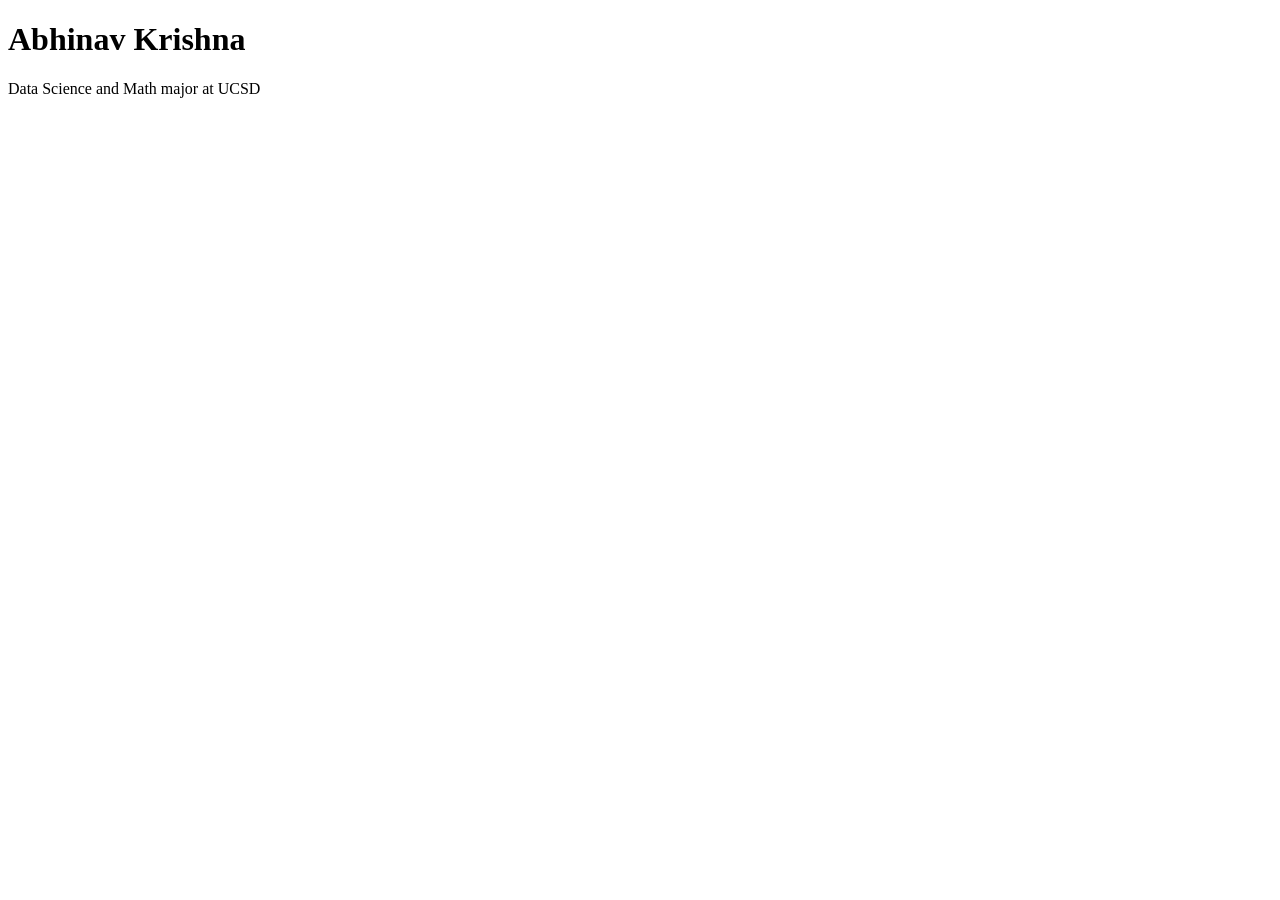
==== index.html @ 7d6d6825 "first push" ====
<!DOCTYPE html>
<html lang="en">
<head>
    <meta charset="UTF-8">
    <meta name="viewport" content="width=device-width, initial-scale=1.0">
    <title>Abhinav Krishna: Personal site and portfolio</title>
</head>
<body>
    <h1>Abhinav Krishna</h1>
    <p>Data Science and Math major at UCSD</p>
</body>
</html>
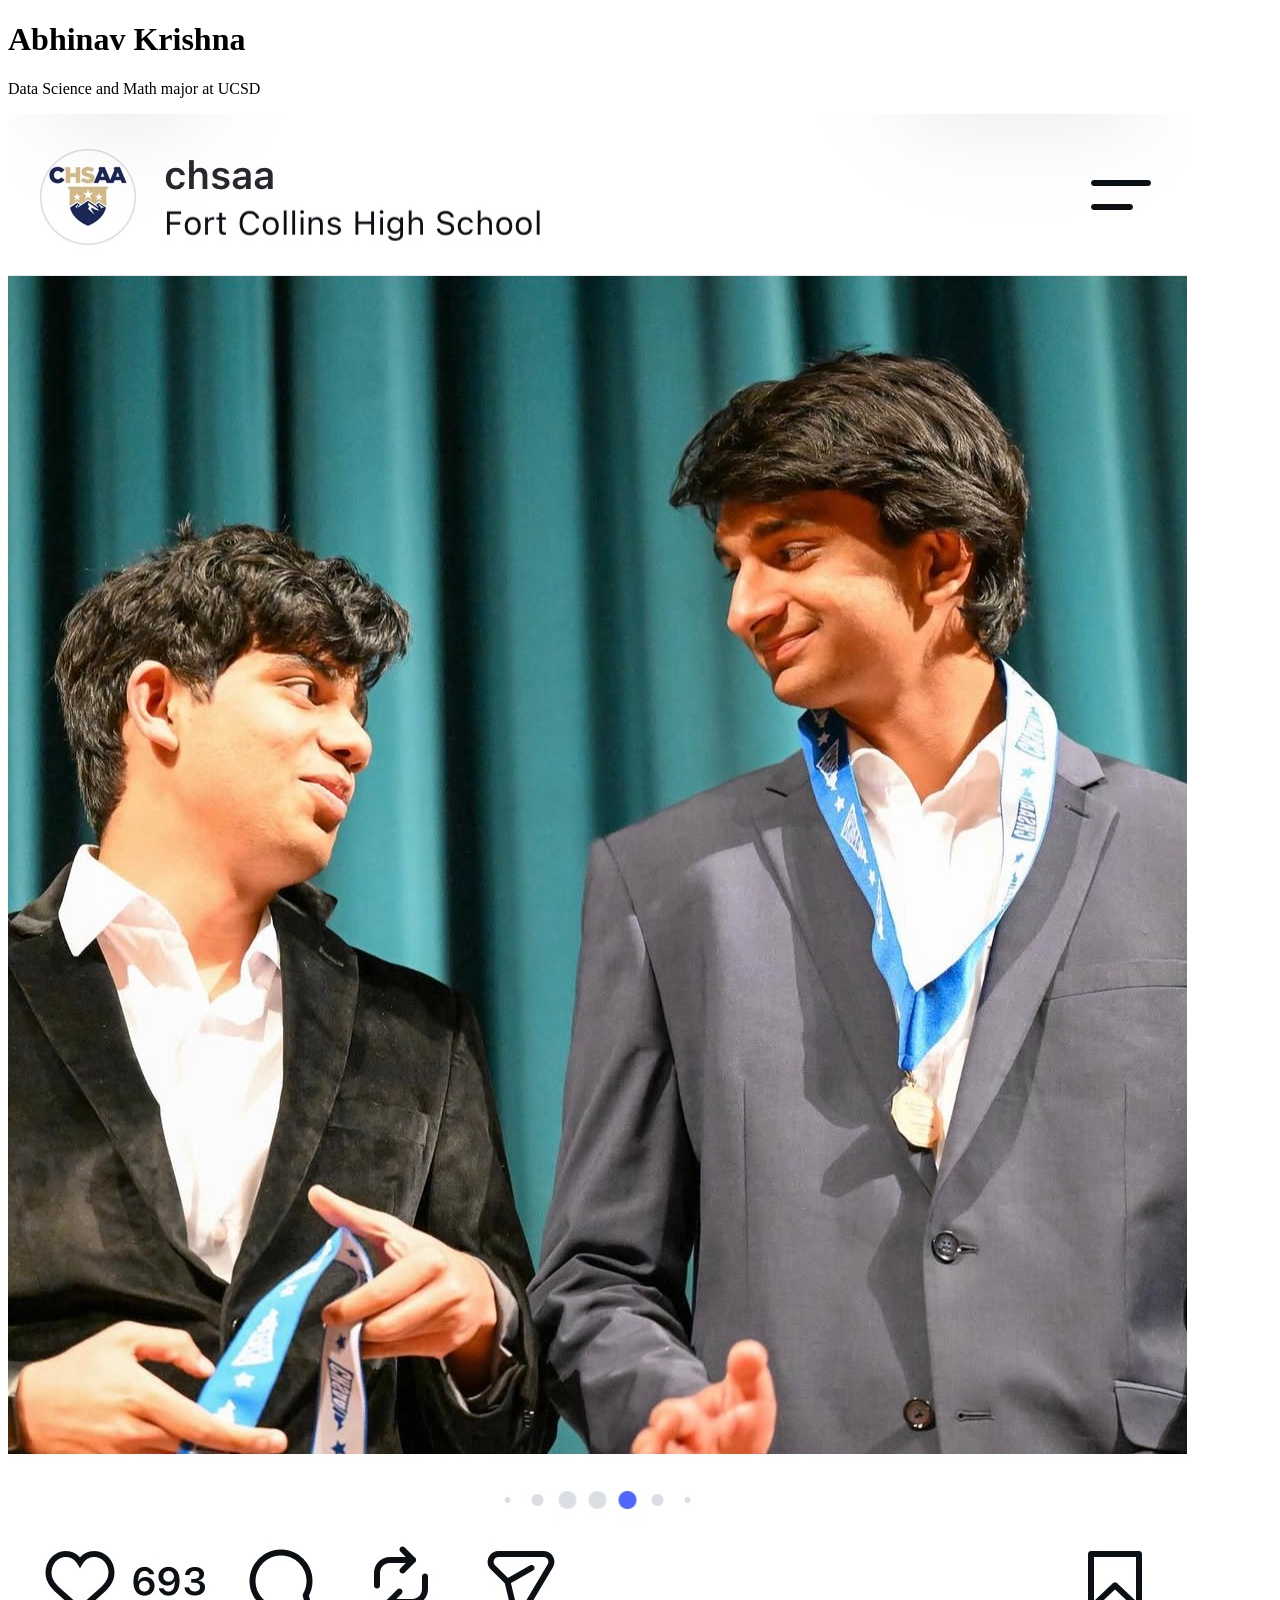
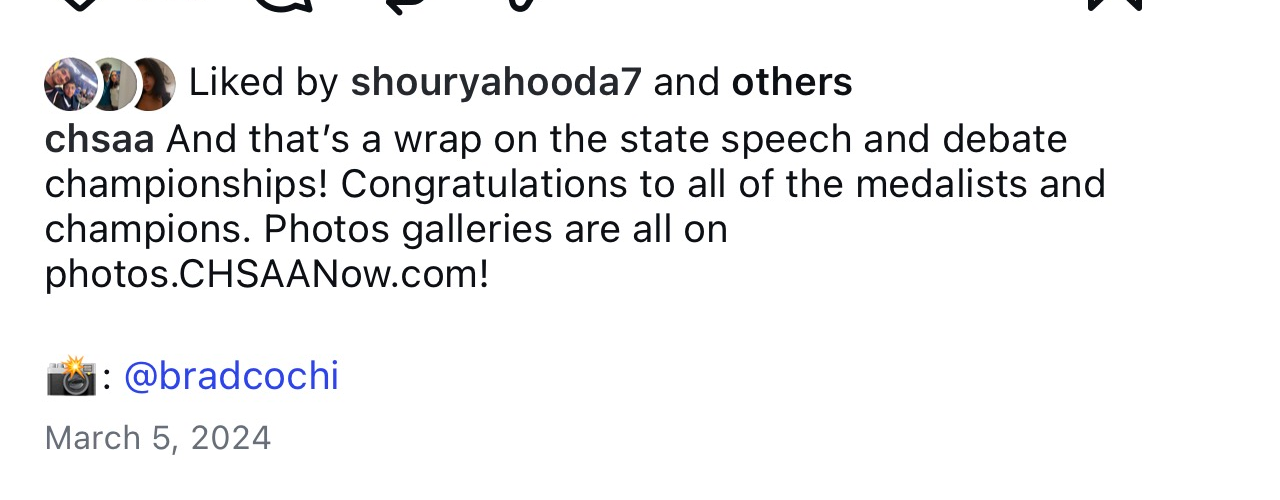
==== commit a607f4d1: "now with image" ====
--- a/index.html
+++ b/index.html
@@ -8,5 +8,6 @@
 <body>
     <h1>Abhinav Krishna</h1>
     <p>Data Science and Math major at UCSD</p>
+    <img src = 'images/7AE70DA9-B411-48F9-9C14-B085034F2943_1_201_a.jpeg' alt = 'Debate partner and I after finishing as semifinalists at Debate State 2024'>
 </body>
 </html>
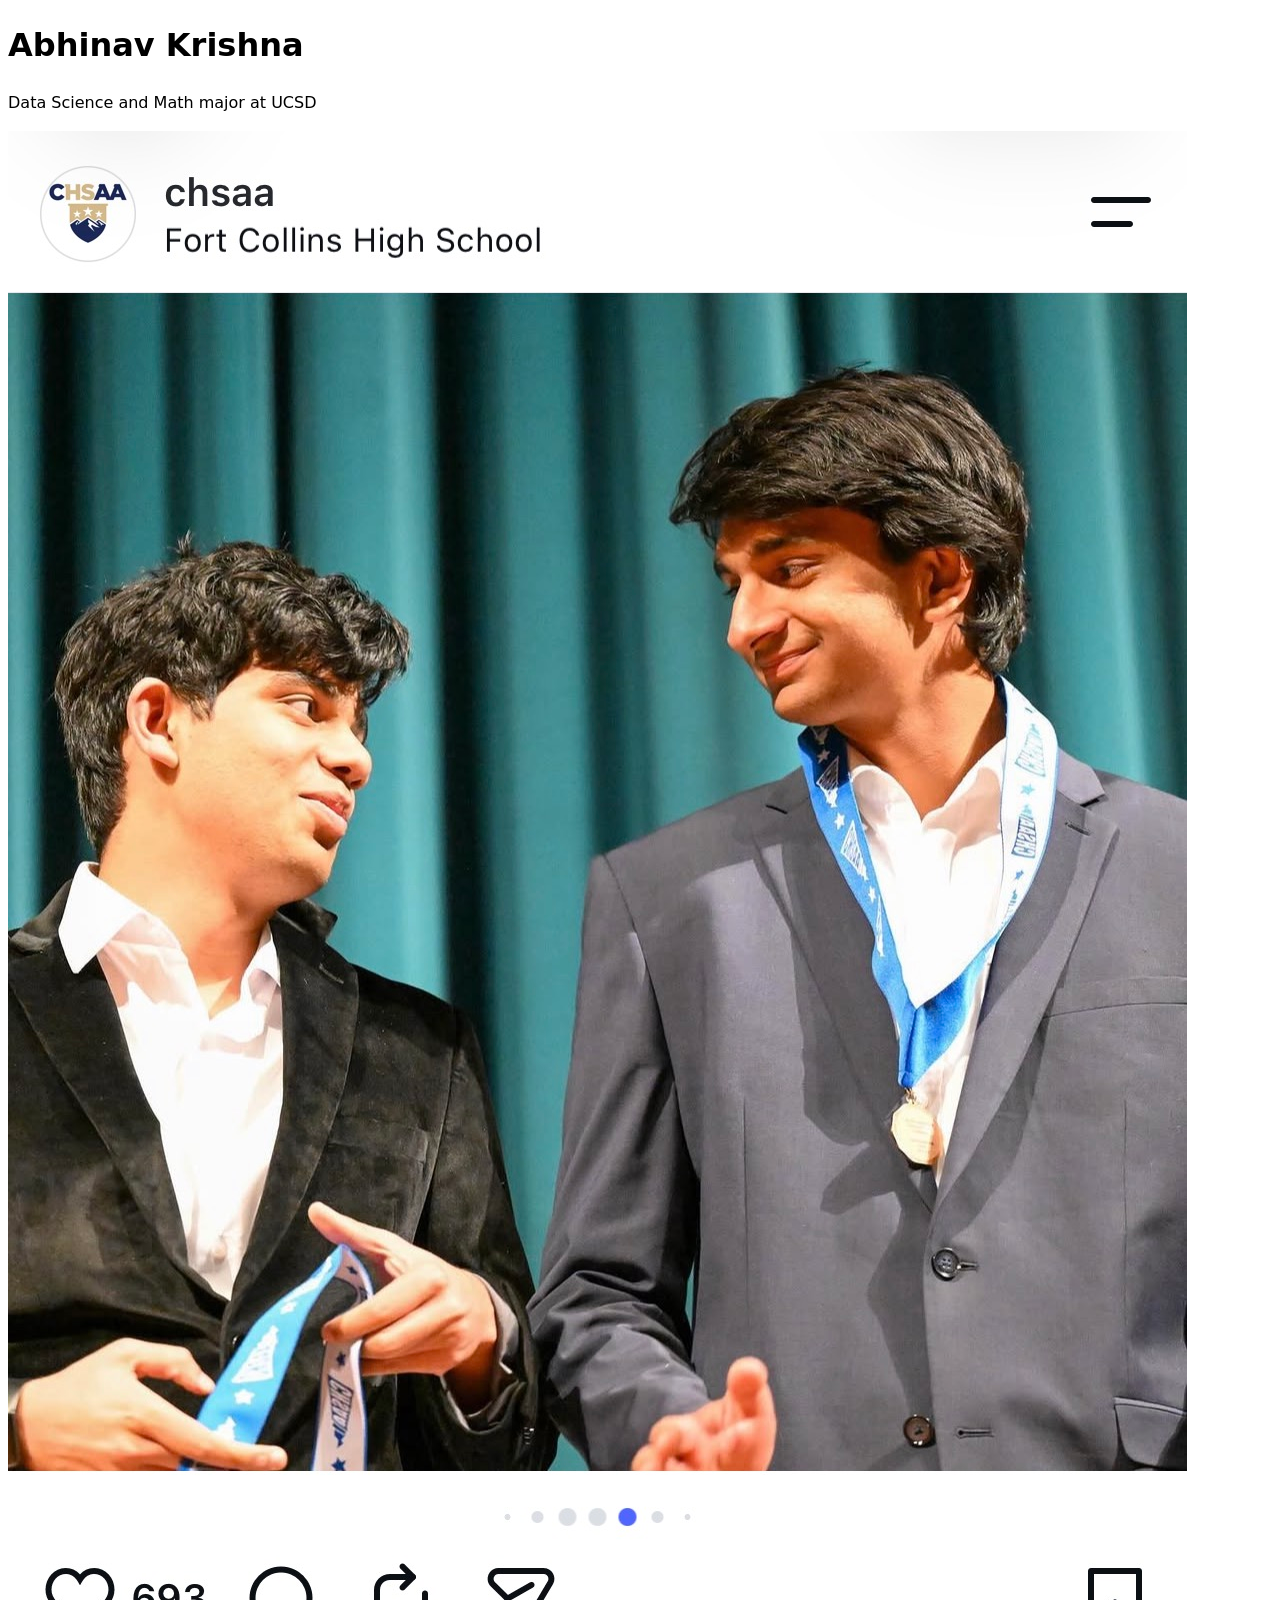
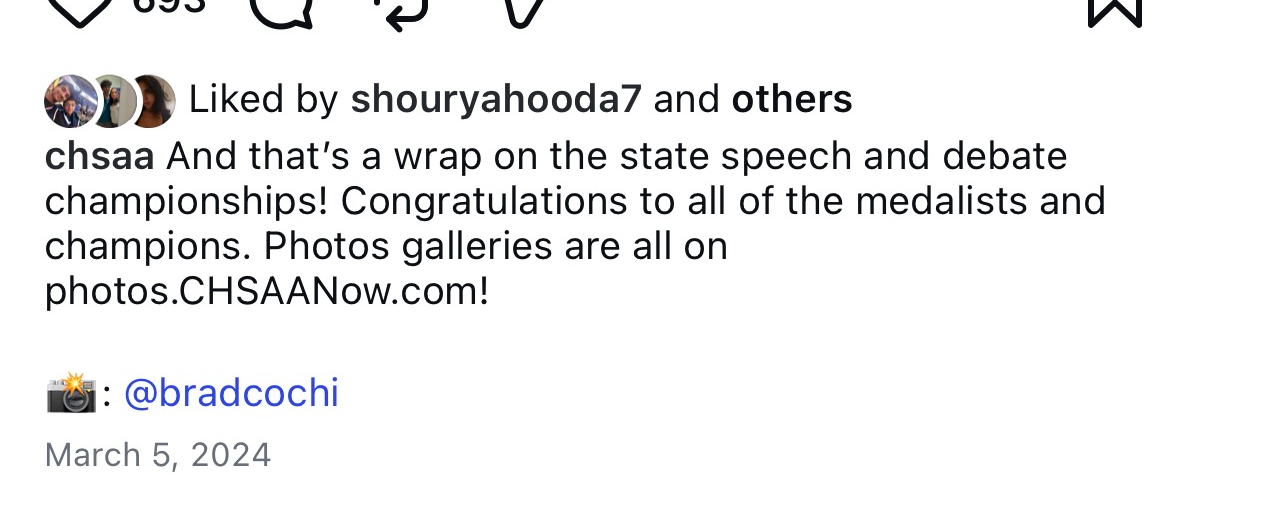
==== commit 95d952f0: "pages add" ====
--- a/index.html
+++ b/index.html
@@ -3,6 +3,7 @@
 <head>
     <meta charset="UTF-8">
     <meta name="viewport" content="width=device-width, initial-scale=1.0">
+    <link rel = 'stylesheet' href = 'style.css'>
     <title>Abhinav Krishna: Personal site and portfolio</title>
 </head>
 <body>
--- a/style.css
+++ b/style.css
@@ -0,0 +1,6 @@
+body {
+    /* Set line height to 1.5 times the font size
+         and use the OS’s UI font as the website font
+       */
+    font: 100%/1.5 system-ui;
+  }
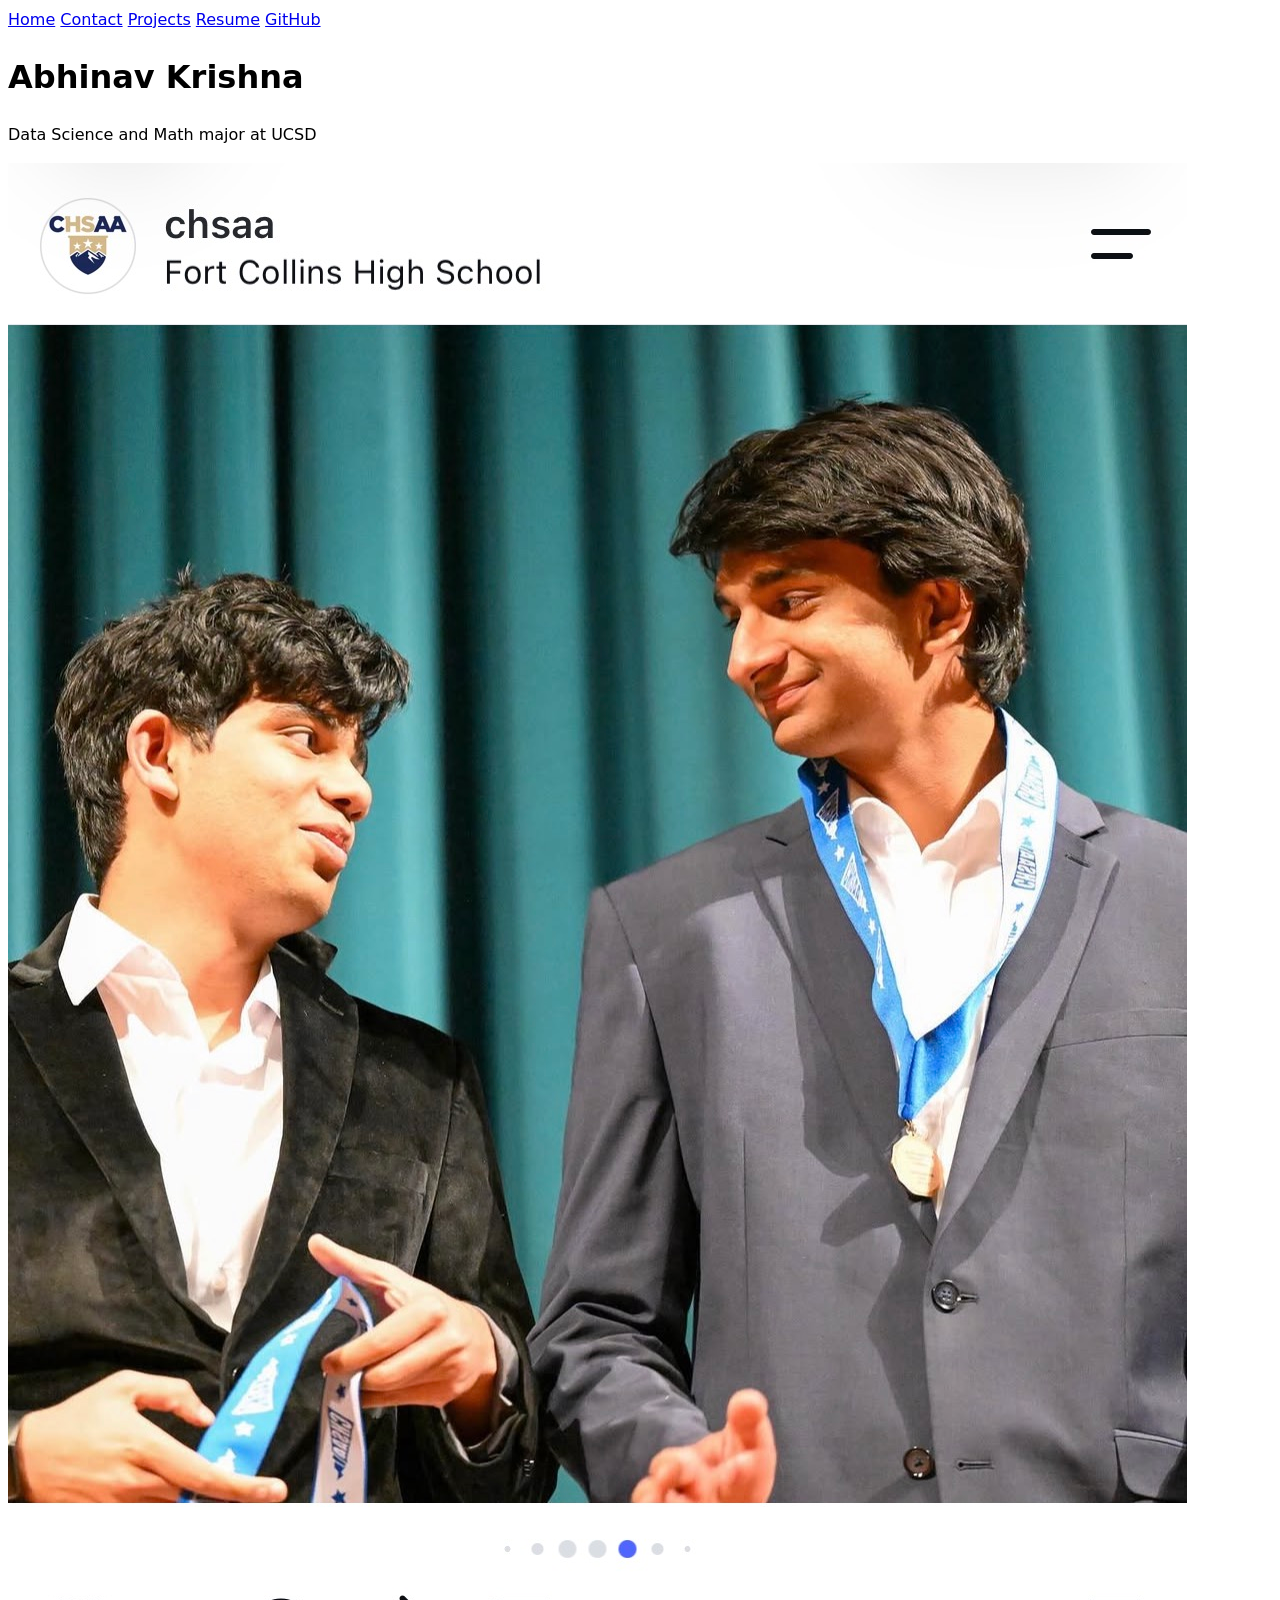
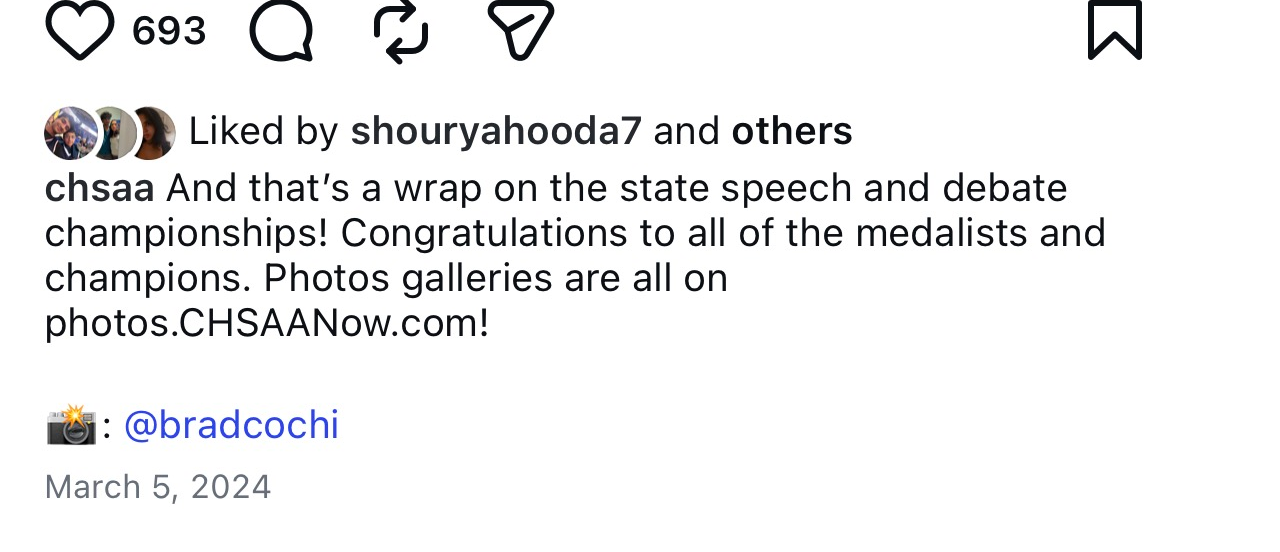
==== commit 3acb548e: "cv and final" ====
--- a/index.html
+++ b/index.html
@@ -7,6 +7,13 @@
     <title>Abhinav Krishna: Personal site and portfolio</title>
 </head>
 <body>
+    <nav>
+        <a href = 'index.html'>Home</a>
+        <a href = 'contact/index.html'>Contact</a>
+        <a href = 'projects/index.html'>Projects</a>
+        <a href = 'cv.html'>Resume</a>
+        <a href = 'https://github.com/hellogoodbye2007' target = '_blank'>GitHub</a>
+    </nav>
     <h1>Abhinav Krishna</h1>
     <p>Data Science and Math major at UCSD</p>
     <img src = 'images/7AE70DA9-B411-48F9-9C14-B085034F2943_1_201_a.jpeg' alt = 'Debate partner and I after finishing as semifinalists at Debate State 2024'>
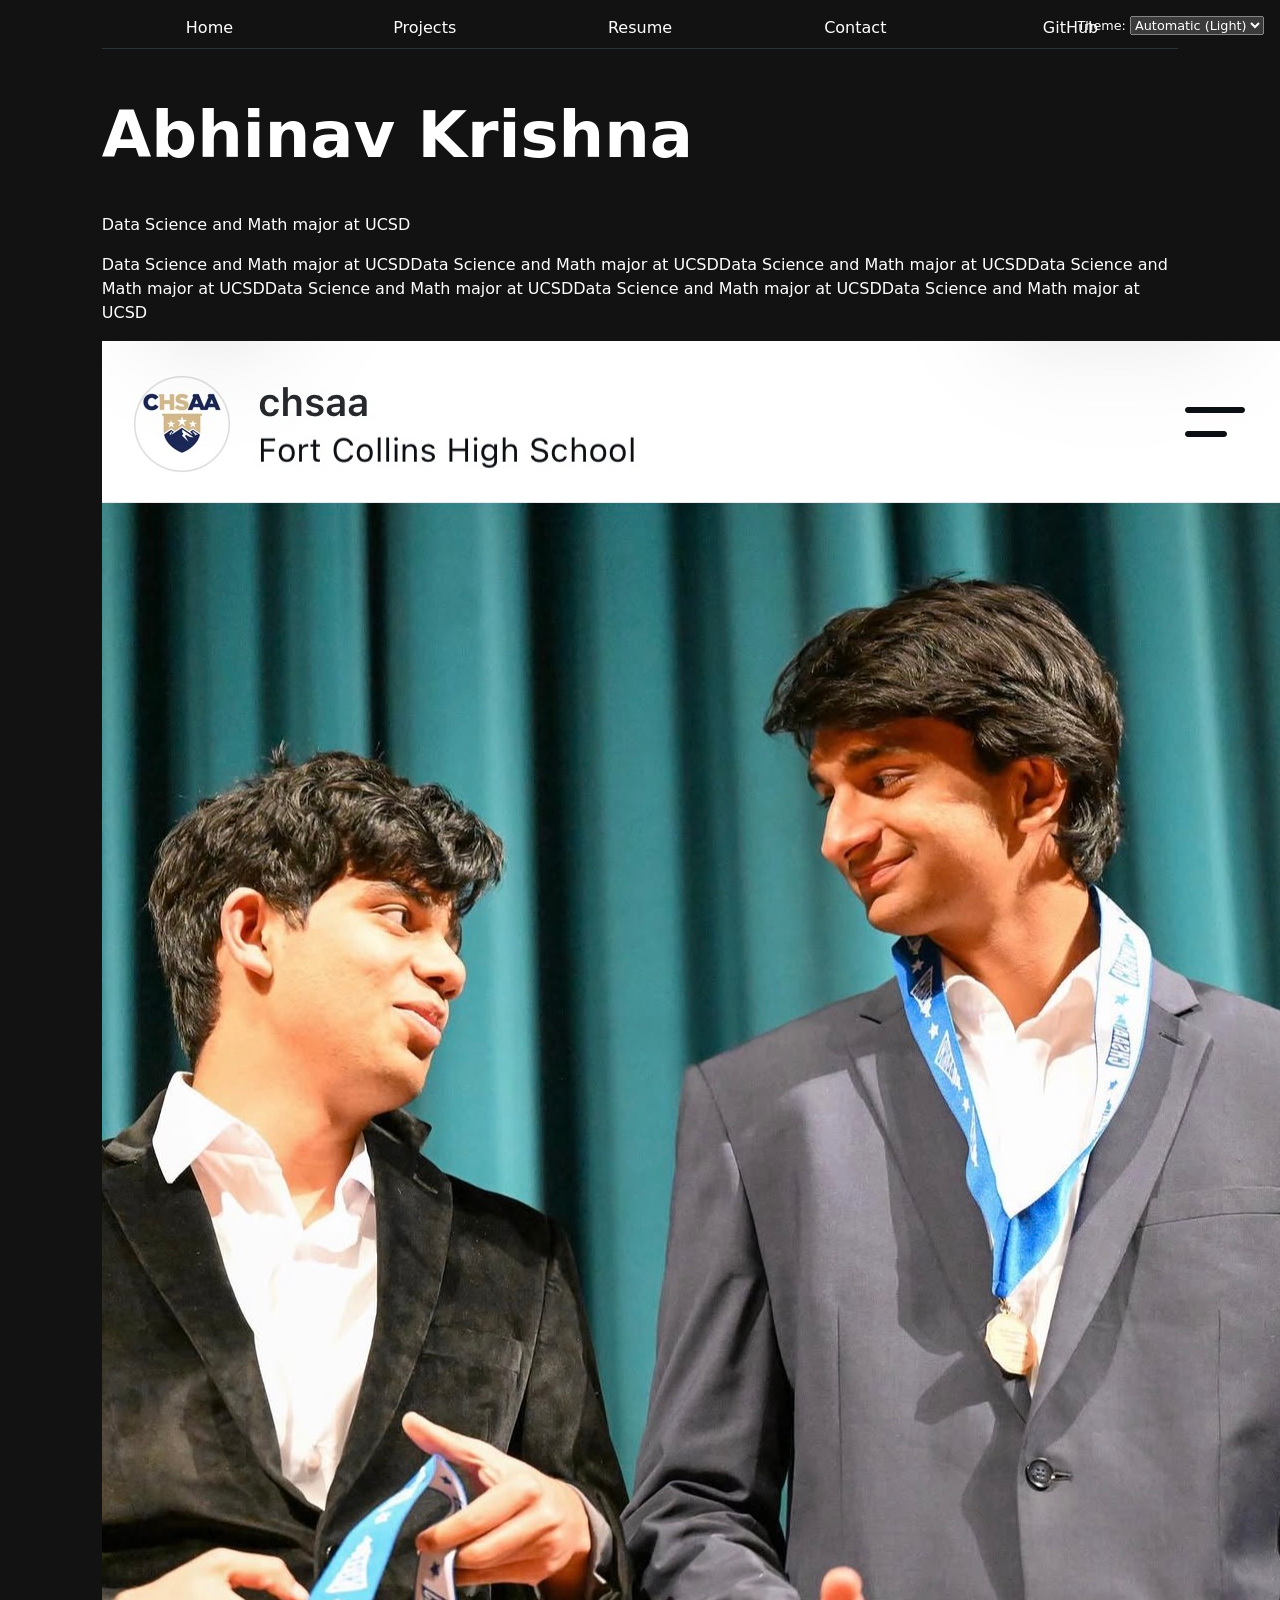
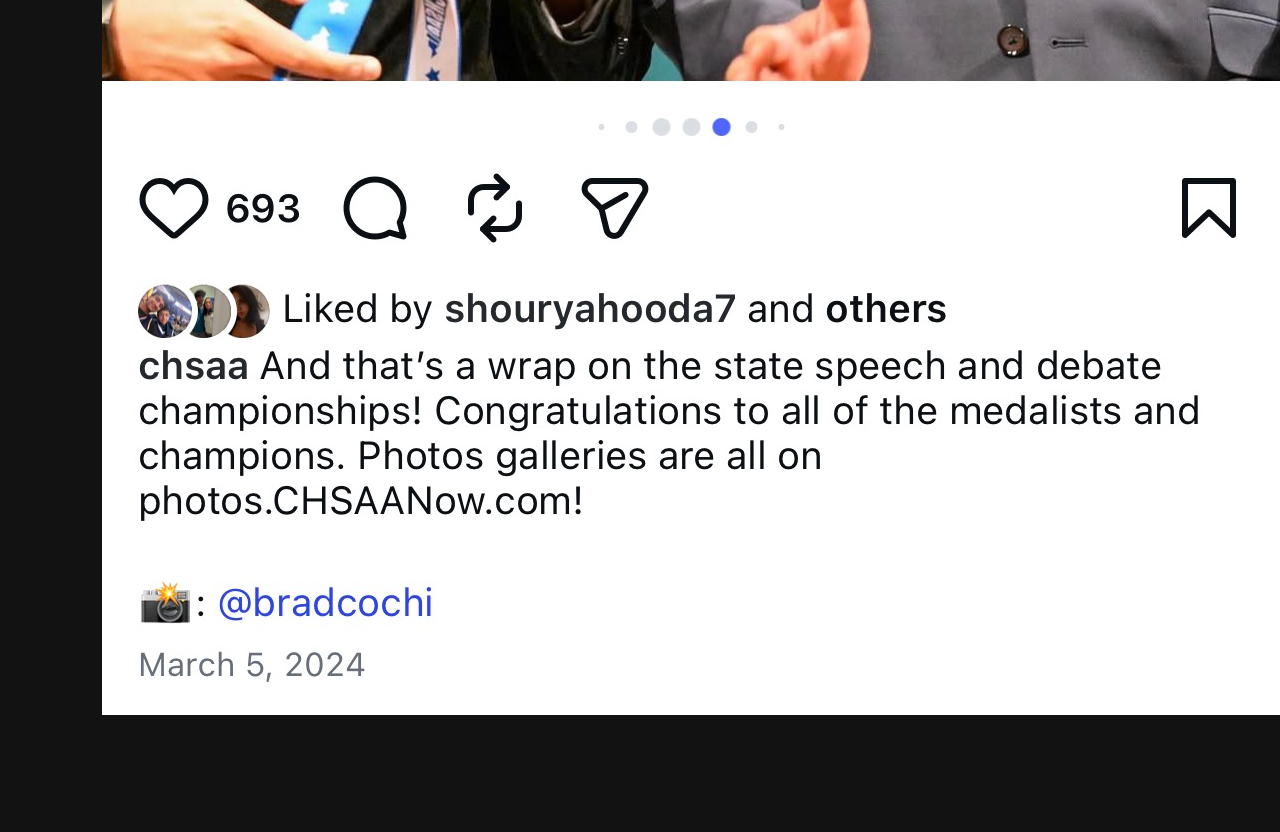
==== commit c0e5a858: "lab 3" ====
--- a/index.html
+++ b/index.html
@@ -4,18 +4,20 @@
     <meta charset="UTF-8">
     <meta name="viewport" content="width=device-width, initial-scale=1.0">
     <link rel = 'stylesheet' href = 'style.css'>
-    <title>Abhinav Krishna: Personal site and portfolio</title>
+    <script type = 'module' src = 'global.js'></script>
+    <title>Home</title>
 </head>
 <body>
-    <nav>
-        <a href = 'index.html'>Home</a>
+    <!-- <nav>
+        <a>Home</a>
         <a href = 'contact/index.html'>Contact</a>
         <a href = 'projects/index.html'>Projects</a>
         <a href = 'cv.html'>Resume</a>
         <a href = 'https://github.com/hellogoodbye2007' target = '_blank'>GitHub</a>
-    </nav>
+    </nav> -->
     <h1>Abhinav Krishna</h1>
     <p>Data Science and Math major at UCSD</p>
+    <p>Data Science and Math major at UCSDData Science and Math major at UCSDData Science and Math major at UCSDData Science and Math major at UCSDData Science and Math major at UCSDData Science and Math major at UCSDData Science and Math major at UCSD</p>
     <img src = 'images/7AE70DA9-B411-48F9-9C14-B085034F2943_1_201_a.jpeg' alt = 'Debate partner and I after finishing as semifinalists at Debate State 2024'>
 </body>
 </html>
--- a/style.css
+++ b/style.css
@@ -1,6 +1,119 @@
+:root {
+  --color-accent: oklch(65% 50% 0);
+  accent-color: var(--color-accent);
+  color-scheme: dark;
+}
 body {
     /* Set line height to 1.5 times the font size
          and use the OS’s UI font as the website font
        */
     font: 100%/1.5 system-ui;
+    max-width: 150ch;
+    margin-inline: auto;
+    padding: 0 10ch 10ch 10ch;
+
+    .color-scheme {
+      position: absolute;
+      top: 1rem;
+      right: 1rem;
+      font-size: 80%;
+    }
+
+    nav {
+      display: flex;
+      margin-bottom: 5ch;
+      border-bottom-width: 1px;
+      border-bottom-style: solid;
+      --border-color: oklch(50% 10% 200 / 40%);
+      border-bottom-color: var(--border-color);
+      
+      a {
+        flex: 1;
+        text-decoration: none;
+        color: inherit;
+        text-align: center;
+        padding: 0.5em;
+      }
+
+      a.current {
+        border-bottom-width: 0.4em;
+        border-bottom-style: solid;
+        border-bottom-color: var(--border-color);
+        padding-bottom: 0.1em;
+        font-weight: bold;
+      }
+
+      a:hover {
+        background-color: color-mix(in oklch, var(--color-accent), canvas 85%);
+        border-bottom-width: 0.4em;
+        border-bottom-style: solid;
+        border-bottom-color: var(--color-accent);
+        padding-bottom: 0.1em;
+      }
+    }
+
+    input, textarea, button, select {
+      font: inherit;
+    }
+    
+    form {
+      display: grid;
+      grid-template-columns: auto 1fr;
+      gap: 1em;
+
+      label {
+        display: grid;
+        grid-template-columns: subgrid;
+        grid-column: 1 / -1;
+      }
+
+      button {
+        grid-column: 1 / -1;
+      }
+    }
+
+    .projects {
+      display: grid;
+      grid-template-columns: repeat(auto-fill, minmax(15em, 1fr));
+      gap: 1em;
+
+      article {
+        display: grid;
+        grid-template-rows: subgrid;
+        grid-row: span 3;    
+      }
+
+      article h2 {
+        margin: 0;
+      }
+    }
+
+    h1, h2, h3, h4, h5, h6 {
+      line-height: 1.1;
+      text-wrap: balance;
+    }
+
+    h1 {
+      font-size: 400%;
+    }
+
+    .myinfo {
+      display: grid;
+      grid-template-columns: repeat(3, 1fr);
+      gap: 1em;
+      padding-bottom: 5ch;
+    }
+    
+    .myinfo h1 {
+        grid-column: 1 / -1;
+    }
+    
+    .myinfo h3 {
+        margin: 0;
+    }
+
+    .cv h3:not(.myinfo h3) {
+      color: blue;
+      font-style: italic
+    }
   }
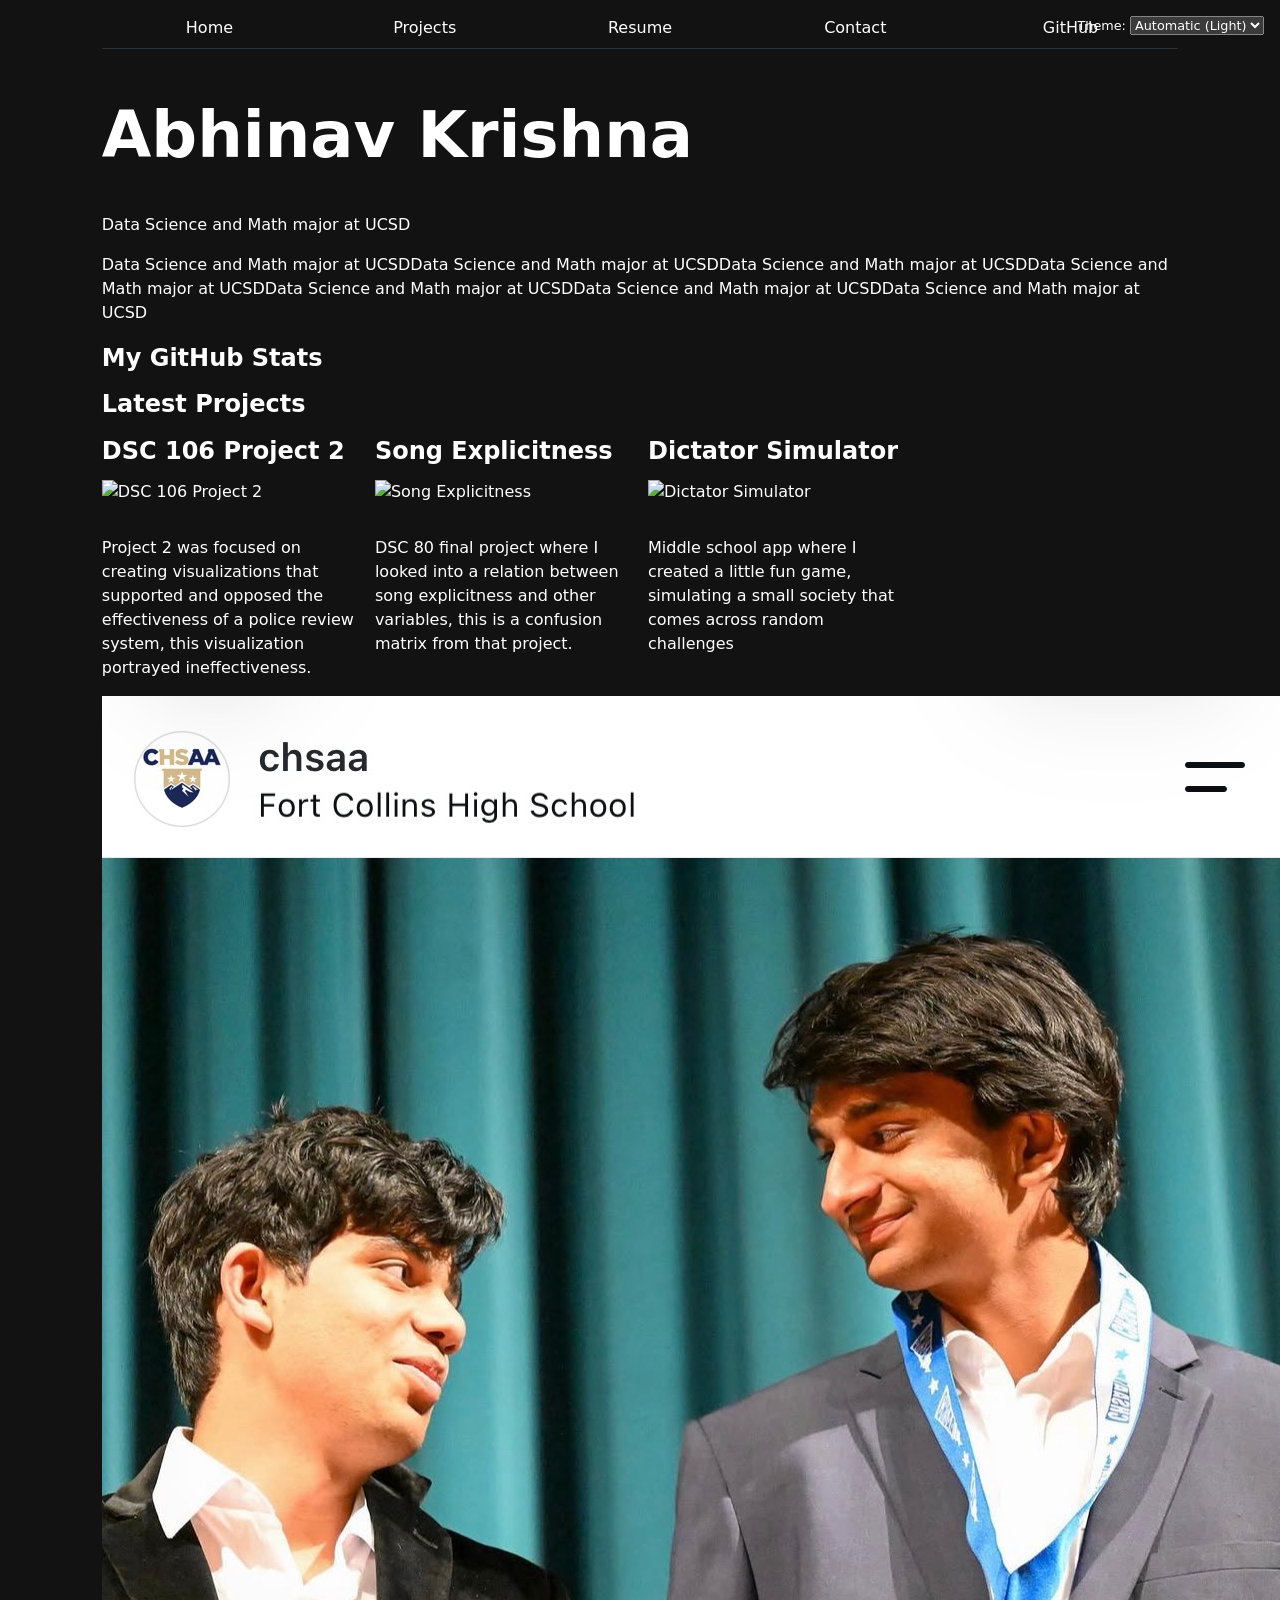
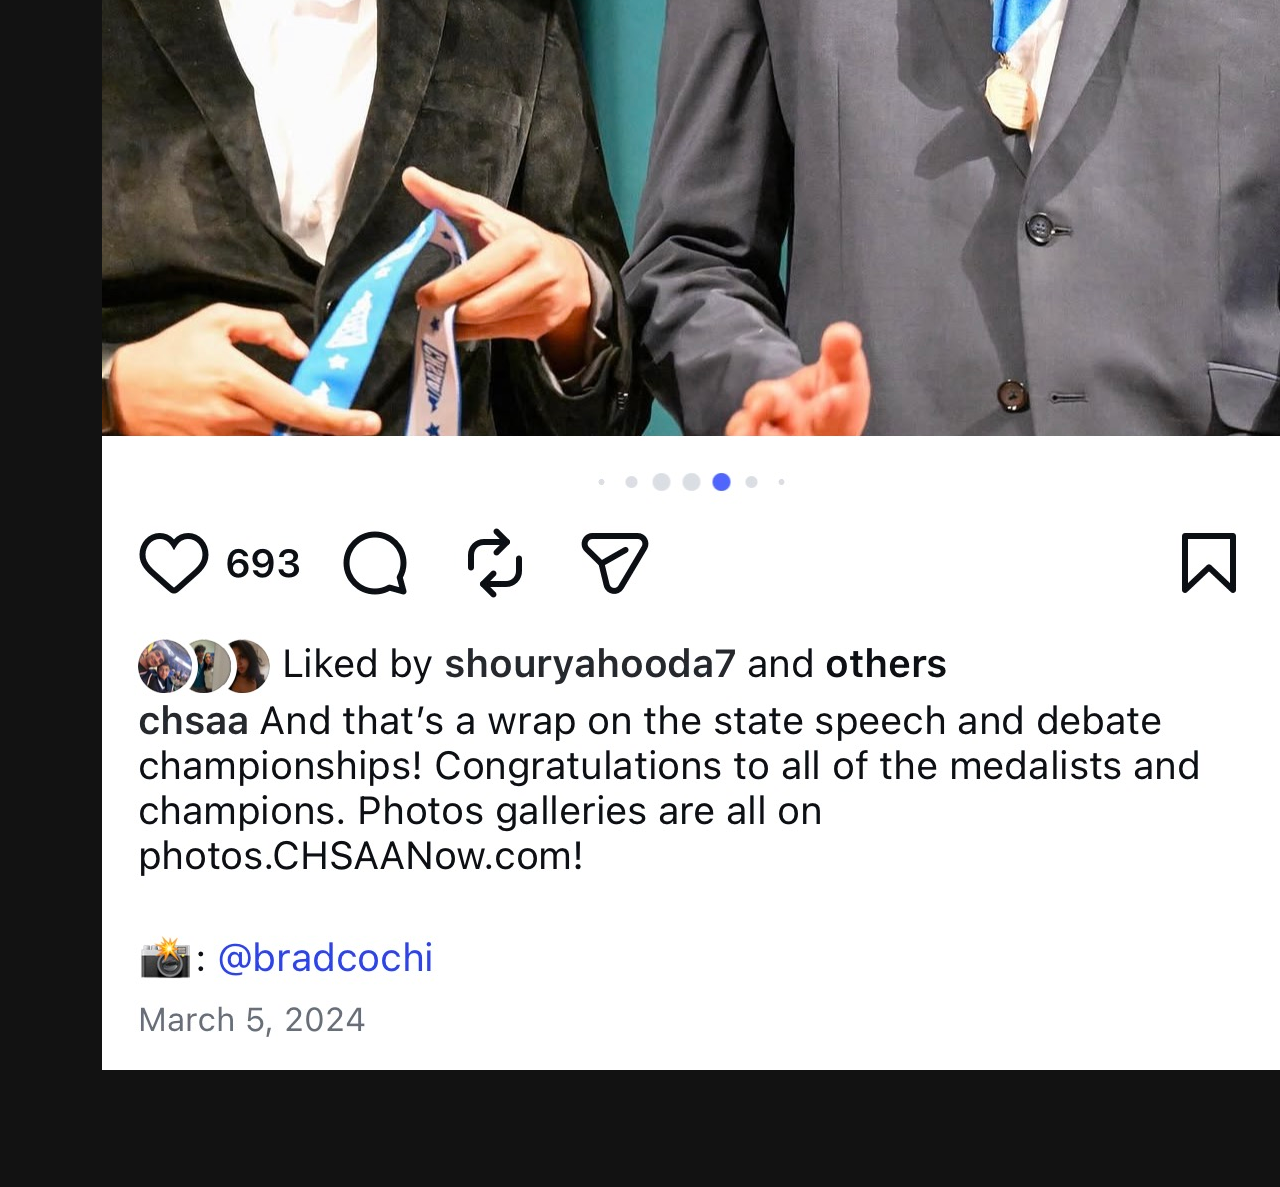
==== commit b8efdac5: "lab 4" ====
--- a/index.html
+++ b/index.html
@@ -5,6 +5,7 @@
     <meta name="viewport" content="width=device-width, initial-scale=1.0">
     <link rel = 'stylesheet' href = 'style.css'>
     <script type = 'module' src = 'global.js'></script>
+    <script src="index.js" type="module" defer></script>
     <title>Home</title>
 </head>
 <body>
@@ -18,6 +19,12 @@
     <h1>Abhinav Krishna</h1>
     <p>Data Science and Math major at UCSD</p>
     <p>Data Science and Math major at UCSDData Science and Math major at UCSDData Science and Math major at UCSDData Science and Math major at UCSDData Science and Math major at UCSDData Science and Math major at UCSDData Science and Math major at UCSD</p>
+    <h2>My GitHub Stats</h2>
+    <div id="profile-stats"></div>
+    <h2>Latest Projects</h2>
+    <div class="projects">
+        <!-- Dynamically added content will appear here -->
+    </div>
     <img src = 'images/7AE70DA9-B411-48F9-9C14-B085034F2943_1_201_a.jpeg' alt = 'Debate partner and I after finishing as semifinalists at Debate State 2024'>
 </body>
 </html>
--- a/style.css
+++ b/style.css
@@ -86,6 +86,11 @@
       article h2 {
         margin: 0;
       }
+
+      img {
+        max-width: 100%;
+        height: auto;
+      }
     }
 
     h1, h2, h3, h4, h5, h6 {
@@ -116,4 +121,23 @@
       color: blue;
       font-style: italic
     }
+    
+    #profile-stats dl {
+      display: grid;
+      grid-template-columns: repeat(4, 1fr);
+      margin: 0;
+    }
+  
+    #profile-stats dt {
+        grid-row: 1;
+        text-transform: uppercase;
+        font-size: 80%;
+        opacity: 0.7;
+    }
+    
+    #profile-stats dd {
+        grid-row: 2;
+        margin: 0;
+        font-size: 200%;
+    }
   }
